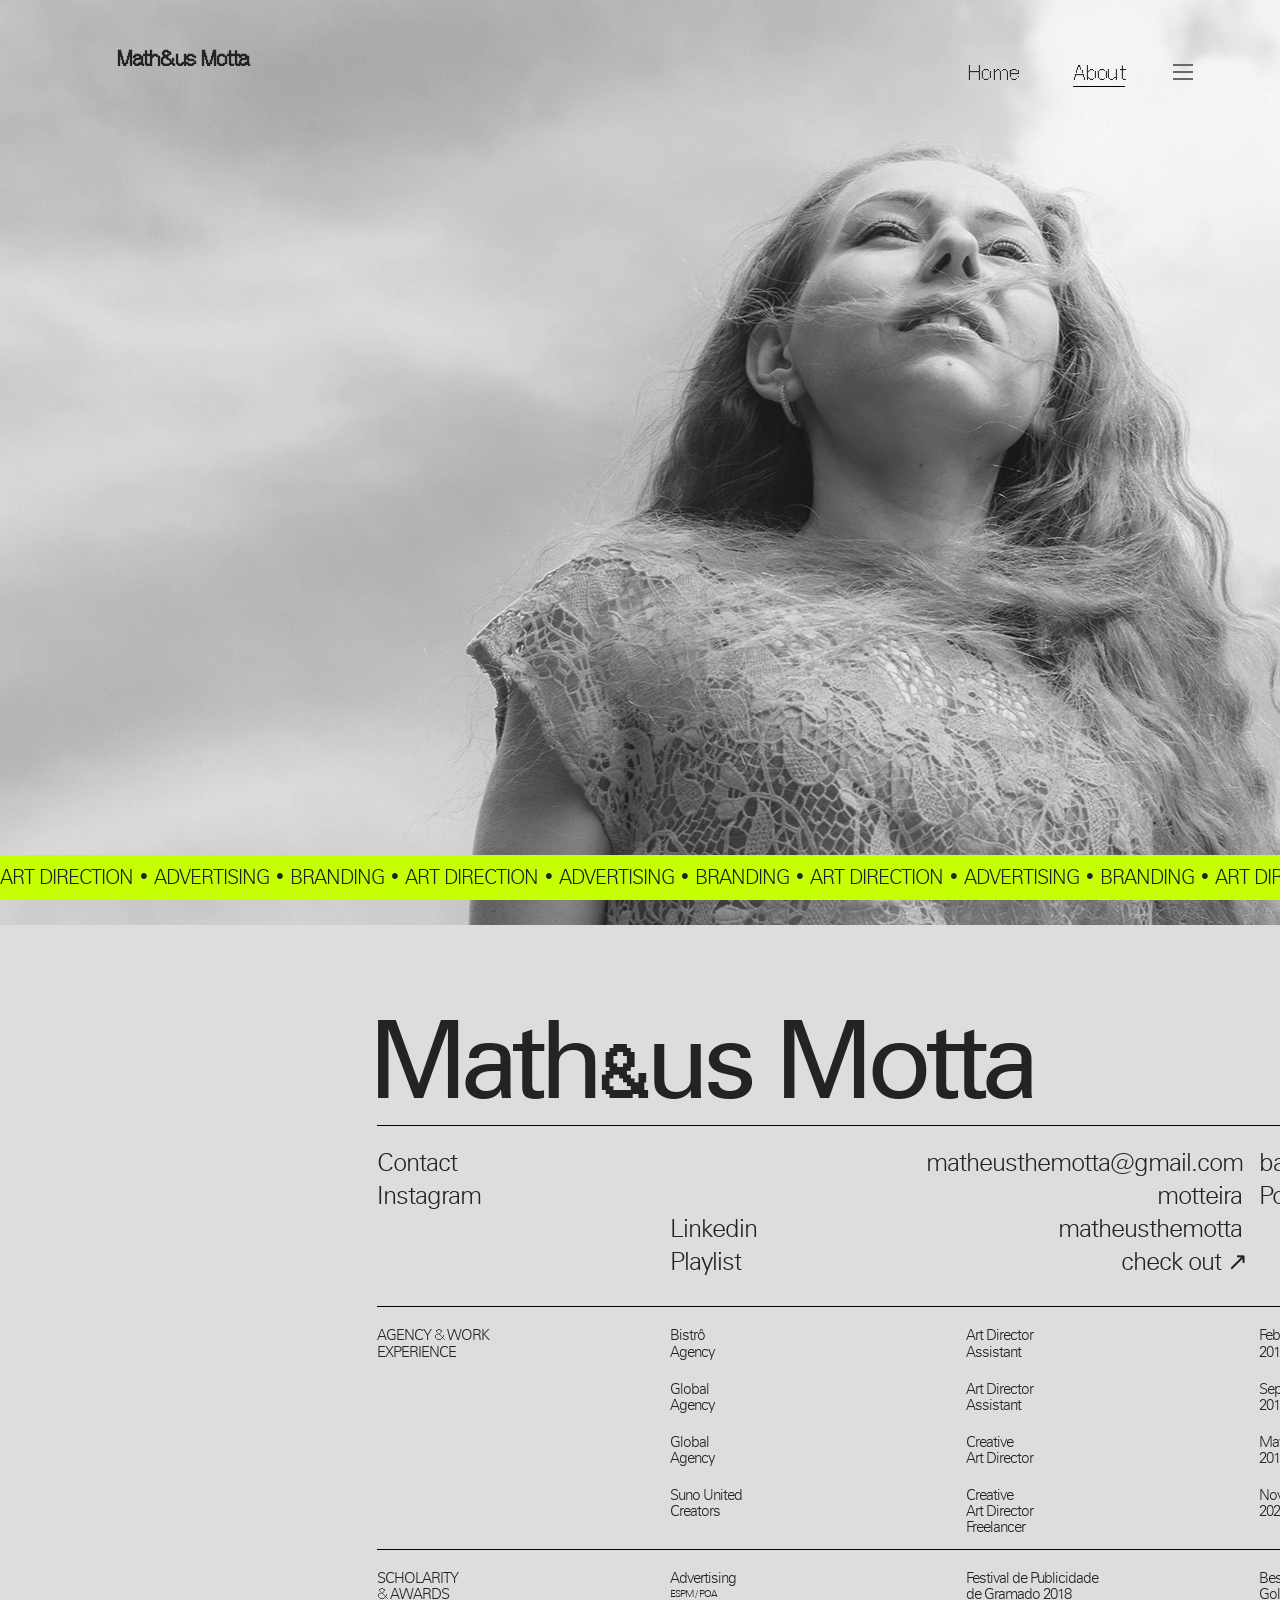
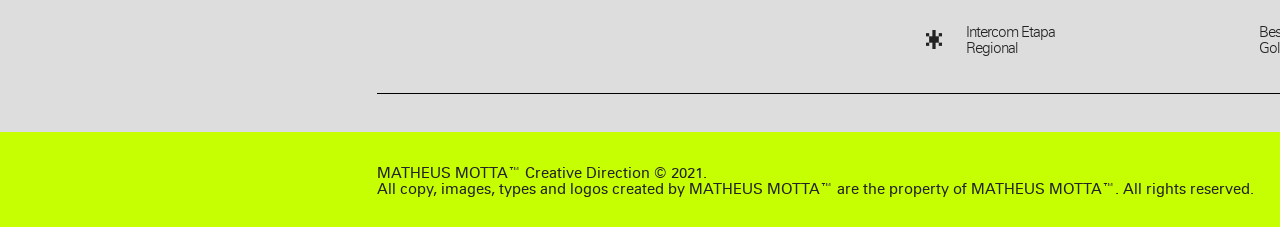
==== Motteira/about.html @ 7da7a8b2 "Add files via upload" ====
<!DOCTYPE html>
<html lang="en">
<head>
    <meta charset="UTF-8">
    <meta name="viewport" content="width=device-width, initial-scale=1.0">
    <meta http-equiv="X-UA-Compatible" content="ie=edge">
    <script src="https://cdnjs.cloudflare.com/ajax/libs/gsap/3.7.1/gsap.min.js"></script>
    <link rel="stylesheet" type="text/css" href="https://cdnjs.cloudflare.com/ajax/libs/normalize/5.0.0/normalize.min.css">
    <script defer src="https://kit.fontawesome.com/6386f5b9c0.js" crossorigin="anonymous"></script>
    <link rel="stylesheet" type="text/css" href="css/menu_styles.css">
    <link rel="stylesheet" type="text/css" href="css/navbar_styles.css">
    <link rel="stylesheet" type="text/css" href="css/index_styles.css">
    <link rel="stylesheet" type="text/css" href="css/about_styles.css">
    <link rel="stylesheet" type="text/css" href="css/underline.css">
    <link rel="stylesheet" type="text/css" href="css/project.css">
    <link rel="stylesheet" type="text/css" href="css/project_bk.css">
    <title>Motteira</title>
</head>
<body id="real_body">
    <div class="loading-container">
        <div class="loading-screen">
        </div>
    </div>

    <div data-barba="wrapper">
        <main data-barba="container" data-barba-namespace="about">
            <header id="navbar">
                <div id="nav-bar">
                    <div class="nav-containers">
                        <a class="nav-link" href="/Motteira/index.html">Home</a>
                        <span id="nav-sub1"></span>
                    </div>
                    <div class="nav-containers">
                        <a class="nav-link" href="/Motteira/about.html">About</a>
                        <span id="currently_about"></span>  
                    </div>
                </div>
                <input type="checkbox" id="menu-hamburguer">
                <label for="menu-hamburguer">
                <div class="menu"></div>
                <span class="hamburguer"></span>
                </label>
            <ul id="lista">
                <div class="box">
                    <div id="idp01">
                        <a class="link" href="facebook.com">
                            <div class="project_title">
                                    <div class="project_title_one_one">MOVIMENTO</div>
                                <img class="first_pic" src="" alt="">
                                <div class="project_title_two_one">EMPATIA</div>
                            </div> 
                            <img id="project_object_um" class="project_object" src="/Motteira/resources/img/menu_icons/Vector Smart Object.png" alt=""> 
                            <div class="project_client" id="project_client_one">GOVERNO</div>
                        </a>
                    </div>
                </div>
        
                <div class="box">
                    <div id="idp02">
                        <a class="link" href="www.facebook.com">
                            <div class="project_client" id="project_client_two">AIRBNB</div>
                            <div class="project_title">
                                <img class="first_pic" src="" alt="">
                                <div class="project_title_two_two">REBIRTH</div>
                            </div> 
                            <img id="project_object_dois" class="project_object" src='/Motteira/resources/img/menu_icons/Vector Smart Object 2.png' alt="">
                            <div class="project_prop">
                                <span>FUTURE LIONS</span>
                                <span>COMPETITION</span>
                            </div> 
                        </a>
                    </div>
                </div>
        
                <div class="box">
                    <div id="idp03">
                        <a class="link" href="www.facebook.com">
                            <div class="project_client" id="project_client_three">BUDWEISER</div>
                            <div class="project_title">
                                <div class="project_title_one_three">HAPPIEST</div>
                                <img id="project_object_tres" class="project_object" src="\Motteira\resources\img\menu_icons\_Compound Path_.png" alt="">
                                <div class="project_title_two_three">HOUR</div>
                            </div> 
                            <img class="first_pic" src="" alt=""> 
                        </a>
                    </div>
                </div>
        
                <div class="box">
                    <div id="idp04">
                        <a class="link" href="www.facebook.com">
                            <img id="project_object_quatro" class="project_object" src="\Motteira\resources\img\menu_icons\_Compound Path_ (5).png" alt="">
                            <div class="project_title">
                                <div class="project_title_one_for">CLINICA</div>
                                <img class="first_pic" src="" alt=""> 
                                <div class="project_title_two_for">MAIS</div>
                            </div>
                            <div class="project_client" id="project_client_for">CCG SAÚDE</div>
                        </a>
                    </div>
                </div>
        
                <div class="box">
                    <div id="idp05">
                        <a class="link" href="www.facebook.com">
                            <div class="project_client" id="project_client_five">SANTANDER</div>
                            <div class="project_title">
                                <img class="first_pic" src="" alt="">
                                <div class="project_title_one_five">RESTART</div> 
                                <div class="project_title_extra">THE</div>
                                <div class="project_title_two_five">GAME</div>
                            </div> 
                            <img id="project_object_cinco" class="project_object" src="\Motteira\resources\img\menu_icons\_Compound Path_ (3).png" alt=""> 
                        </a>
                    </div>
                </div>
        
                <div class="box">
                    <div id="idp06">
                        <a class="link" href="/Motteira/project_bk.html">
                            <img id="project_object_seis" class="project_object" src="\Motteira\resources\img\menu_icons\_Compound Path_ (4).png" alt="">
                            <div class="project_title">
                                <div class="project_title_one_six">HEAT</div>
                                <img class="first_pic" src="" alt=""> 
                                <div class="project_title_two_six">POINT</div>
                            </div>  
                            <div class="project_client" id="project_client_six">BK</div>
                        </a>
                    </div>
                </div>
        
                <div class="box">
                    <div id="idp01">
                        <a class="link" href="facebook.com">
                            <div class="project_title">
                                    <div class="project_title_one_one">MOVIMENTO</div>
                                <img class="first_pic" src="" alt="">
                                <div class="project_title_two_one">EMPATIA</div>
                            </div> 
                            <img id="project_object_um" class="project_object" src="/Motteira/resources/img/menu_icons/Vector Smart Object.png" alt=""> 
                            <div class="project_client">GOVERNO</div>
                        </a>
                    </div>
                </div>
        
                <div class="box">
                    <div id="idp01">
                        <a class="link" href="facebook.com">
                            <div class="project_title">
                                    <div class="project_title_one_one">MOVIMENTO</div>
                                <img class="first_pic" src="" alt="">
                                <div class="project_title_two_one">EMPATIA</div>
                            </div> 
                            <img id="project_object_um" class="project_object" src="/Motteira/resources/img/menu_icons/Vector Smart Object.png" alt=""> 
                            <div class="project_client">GOVERNO</div>
                        </a>
                    </div>
                </div>
        
                <div class="box">
                    <div id="idp01">
                        <a class="link" href="facebook.com">
                            <div class="project_title">
                                    <div class="project_title_one_one">MOVIMENTO</div>
                                <img class="first_pic" src="" alt="">
                                <div class="project_title_two_one">EMPATIA</div>
                            </div> 
                            <img id="project_object_um" class="project_object" src="Motteira/resources/img/menu_icons/Vector Smart Object.png" alt=""> 
                            <div class="project_client">GOVERNO</div>
                        </a>
                    </div>
                </div>
                </ul>
            </header>
            <div id="logozada_escrita">Math&us Motta<a id="logozada" href="/Motteira/index.html"></a></div>
            <style>
                #real_body {
                    display: flex;
                    max-height: 1948px;
                    width: 100vw;
                    overflow-x: hidden;
                }

                #real_body::-webkit-scrollbar {
                    display: none;
                }

                #footer {
                    position: absolute;
                    bottom: 0;
                    height: 95px;
                    width: 100%;
                    background-color: #c6ff02;
                    font-size: 15px;
                    font-family: "zurichroman";
                    color: rgb(36, 35, 35);
                }
            </style>
            <div id="cover_image">
                <img src="\Motteira\resources\img\pages\about\Camada 1.jpg" alt="">
            </div>

            <div class="title">
                <h1>ART DIRECTION • ADVERTISING • BRANDING • ART DIRECTION • ADVERTISING • BRANDING • ART DIRECTION • ADVERTISING • BRANDING • ART DIRECTION • ADVERTISING • BRANDING • ART DIRECTION • ADVERTISING • BRANDING • ART DIRECTION • ADVERTISING • BRANDING • </h1>
            </div>
            <div id="quasetudo_container">
                    <div id="box1" class="page">
                        <div id="name">Math<div id="especial">&</div>us Motta</div>
                        <div id="age">22 years</div>
                    </div>
                    <div class="divisao">
                        <div class="division_line"></div>
                    </div>
                    <div id="box2" class="page">
                        <div class="informalinha"><div id="contact">Contact</div><div id="email_name">matheusthemotta@gmail.com</div><div id="based_name">based in</div></div>
                        <div class="informalinha"><div id="instagram">Instagram</div><a id="instagram_name" href="instagram">motteira<span id="instagram_underline"></span></a><div id="based_name2">Porto Alegre/RS</div></div>
                        <div class="informalinha"><div id="linkedin">Linkedin</div><a id="linkedin_name" href="linkedin">matheusthemotta<span id="linkedin_underline"></span></a></div>
                        <div class="informalinha"><div id="playlist">Playlist</div><a id="playlist_name" href="spotfy">check out ↗<span id="playlist_underline"></span></a></div>
                    </div>
                    <div class="divisao">
                        <div class="division_line"></div>
                    </div>
                    <div id="box3" class="page">
                        <div class="informalinha"><div id="agency_work">AGENCY <div id="especial2">&</div> WORK</div><div id="work1">Bistrô</div><div id="job_position1">Art Director</div><div id="month1">Feb</div></div>
                        <div class="informalinha"><div id="experience">EXPERIENCE</div><div id="company_type1">Agency</div><div id="job_type1">Assistant</div><div id="year1">2018</div></div>
                        
                        <div class="informalinha margin"><div id="work2">Global</div><div id="job_position2">Art Director</div><div id="month2">Sept</div></div>
                        <div class="informalinha"><div id="company_type2">Agency</div><div id="job_type2">Assistant</div><div id="year2">2018</div></div>

                        <div class="informalinha margin"><div id="work3">Global</div><div id="job_position3">Creative</div><div id="month3">May</div></div>
                        <div class="informalinha"><div id="company_type3">Agency</div><div id="job_type3">Art Director</div><div id="year3">2019</div></div>

                        <div class="informalinha margin"><div id="work4">Suno United</div><div id="job_position4">Creative</div><div id="month4">Nov</div></div>
                        <div class="informalinha"><div id="company_type4">Creators</div><div id="job_type4">Art Director</div><div id="year4">2020</div></div>
                        <div class="informalinha"><div id="company_type4"></div><div id="job_type4">Freelancer  </div><div id="year4"></div></div>
                    </div>
                    <div class="divisao">
                        <div class="division_line"></div>
                    </div>
                    <div id="box4" class="page">
                        <div class="informalinha" ><div id="scholarity">SCHOLARITY</div><div id="course">Advertising</div><div id="premiation">Festival de Publicidade</div><div id="premiation_type">Best Campaign</div></div>
                        <div class="informalinha"><div id="awards"><div id="especial4">&</div> AWARDS</div><div id="facul">ESPM / POA</div><div id="premiation2">de Gramado 2018</div><div id="premiation_type2">Gold Award</div></div>

                        <div class="informalinha margin"><img class="asterisco" src="\Motteira\resources\img\pages\about\Vector Smart Objecteeeeeee.png" alt=""><div id="premiation">Intercom Etapa</div><div id="premiation_type">Best Campaign</div></div>
                        <div class="informalinha"><div id="premiation2">Regional</div><div id="premiation_type2">Gold Award</div></div>
                    </div>
                    <div class="divisao">
                        <div class="division_line"></div>
                    </div>
            <div id="footer">
                <div id="footer_ps">
                    <p>MATHEUS MOTTA™ Creative Direction  © 2021.</p>
                    <p>All copy, images, types and logos created by MATHEUS MOTTA™ are the property of MATHEUS MOTTA™. All rights reserved.</p>
                </div>
            </div>
            </div>
            <script src='https://cdnjs.cloudflare.com/ajax/libs/jquery/2.1.3/jquery.min.js'></script>
            <script>
                var lFollowX = 0,
                    lFollowY = 0,
                    x = 0,
                    y = 0,
                    friction = 1 / 30;

                function moveBackground() {
                x += (lFollowX - x) * friction;
                y += (lFollowY - y) * friction;
                
                translate = 'translate(' + x + 'px, ' + y + 'px) scale(1.1)';

                $('.title_background').css({
                    '-webit-transform': translate,
                    '-moz-transform': translate,
                    'transform': translate
                });

                window.requestAnimationFrame(moveBackground);
                }

                $(window).on('mousemove click', function(e) {

                var lMouseX = Math.max(-100, Math.min(100, $(window).width() / 2 - e.clientX));
                var lMouseY = Math.max(-100, Math.min(100, $(window).height() / 2 - e.clientY));
                lFollowX = (20 * lMouseX) / 100; // 100 : 12 = lMouxeX : lFollow
                lFollowY = (10 * lMouseY) / 100;

                });

                moveBackground();
            </script>
            <script> //tira o overflow do body quando esta no menu
                var button = document.getElementById('menu-hamburguer');
        
                button.addEventListener('click', function() {
                    document.querySelector('body').classList.toggle('hide');
                });
            </script>
        </main>
    </div>
</body>
    <!-- JQuery -->
    <script src="https://code.jquery.com/jquery-3.4.1.min.js" integrity="sha256-CSXorXvZcTkaix6Yvo6HppcZGetbYMGWSFlBw8HfCJo=" crossorigin="anonymous"></script>

    <!-- Barba Core -->
    <script src="https://unpkg.com/@barba/core"></script>

    <!-- GSAP for animation -->
    <script type="text/javascript" src="https://cdnjs.cloudflare.com/ajax/libs/gsap/3.2.4/gsap.min.js"></script>

    <!-- Main JS file -->
    <script src="js/main.js"></script>
</html>
---- Motteira/css/menu_styles.css ----
@font-face {
  font-family: "zurichlight";
  src: url("../resources/fonts/zurich-light-bt-webfont.woff2") format("woff2"),
    url("../resources/fonts/zurich-light-bt-webfont.woff") format("woff");
  font-weight: normal;
  font-style: normal;
}

*,
*::before,
*::after {
  margin: 0;
  padding: 0;
  box-sizing: border-box;
}

body {
  background: #dddddd;
  background-size: 100vw 100vh;
}

body.hide {
  overflow-y: hidden;
}

.menu {
  min-width: 100vw;
  max-height: 100vh;
  position: fixed;
  top: 130vh;
  overflow: hidden;
  cursor: pointer;
  box-shadow: 0 0 0 0vw #c6ff02, 0 0 0 0vh #c6ff02;
  transition: box-shadow 1.05s ease-in-out 0s; /*voltar*/
  z-index: 2;
}



/*######### hamburguer + animacao #########*/
.hamburguer {
  display: block;
  background: #686868;
  width: 20px;
  height: 2px;
  position: absolute;
  top: 7.9vh;
  right: 6.8vw;
  transition: 0.5s ease-in-out;
  z-index: 2;
}

.hamburguer::before,
.hamburguer::after {
  background: #686868;
  content: "";
  display: block;
  width: 100%;
  height: 100%;
  position: absolute;
  transition: 0.5s ease-in-out;
  z-index: 2;
}

.hamburguer::before {
  top: -7px;
}

.hamburguer::after {
  bottom: -7px;
}

.hamburguer-white {
  display: block;
  background: #dddddd;
  width: 20px;
  height: 2px;
  position: absolute;
  top: 7.9vh;
  right: 6.8vw;
  transition: 0.5s ease-in-out;
  z-index: 2;
}

.hamburguer-white::before,
.hamburguer-white::after {
  background: #dddddd;
  content: "";
  display: block;
  width: 100%;
  height: 100%;
  position: absolute;
  transition: 0.5s ease-in-out;
  z-index: 2;
}

.hamburguer-white::before {
  top: -7px;
}

.hamburguer-white::after {
  bottom: -7px;
}

input {
  position: absolute;
  right: 6.7vw;
  top: 6.6vh;
  width: 26px;
  height: 28px;
  opacity: 0;
  z-index: 4;
}

/*######### inputs do checked #########*/
input:checked ~ ul {
  visibility: visible;
  top: 2.2vh;
  z-index: 3;
}

input:checked ~ ul {
  visibility: visible;
  top: 2.2vh;
  z-index: 3;
}

input:checked ~ label .menu {
  box-shadow: 0 0 0 130vw #c6ff02, 0 0 0 130vh #c6ff02;
  background: #c6ff02;
}

input:checked ~ label .hamburguer {
  transform: rotate(45deg);
}

input:checked ~ label .hamburguer::before {
  transform: rotate(90deg);
  top: 0;
}

input:checked ~ label .hamburguer::after {
  transform: rotate(90deg);
  bottom: 0;
}

input:checked ~ label .hamburguer-white {
  transform: rotate(45deg);
  background: #686868;
}

input:checked ~ label .hamburguer-white::before {
  transform: rotate(90deg);
  top: 0;
  background: #686868;
}

input:checked ~ label .hamburguer-white::after {
  transform: rotate(90deg);
  bottom: 0;
  background: #686868;
}

/*######### inicio do texto do menu #########*/

ul {
  max-height: 100vh;
  min-width: 100vw;
  top: 100vh;
  overflow: hidden;
  overflow-y: scroll;
  font-size: 70px;
  display: flex;
  flex-direction: column;
  align-items: center;
  position: absolute;
  visibility: hidden;
  transition: top 1s ease-in-out;
  z-index: 2;
}

ul::-webkit-scrollbar {
  display: none;
  scroll-behavior: smooth;
}

a {
  text-decoration: none;
  display: flex;
  font-size: 70px;
  line-height: 105px;
  color: #212121;
  font-weight: 300px;
  font-family: "zurichlight";
}

img {
  max-width: 100%;
  max-height: 100%;
}

.pic {
  position: absolute;
  visibility: hidden;
  background: red;
  align-items: center;
}

.first_pic {
  min-width: 136px;
  min-height: 101px;
  display: inline-block;
  vertical-align: middle;
  margin: 0 16px;
  background-image: url("https://img.estadao.com.br/resources/jpg/7/8/1531482032387.jpg");
  background-size: 136px 101px;
}

.first_pic > img {
  max-width: 136px;
  max-height: 101px;
}

.box {
  border-bottom: 1px solid #212121;
  min-height: 165px; /*min-height: 206.07px;*/
  min-width: 1148px;
  text-align: center;
}

.box:hover {
  -webkit-transform: scale(1.1);
  -ms-transform: scale(1.1);
  transform: scale(1.1);
  transition-duration: 0.8s;
}

.box:not(:hover) {
  -webkit-transform: scale(1);
  -ms-transform: scale(1);
  transform: scale(1);
  transition-duration: 0.8s;
}

.box:hover .first_pic {
  background-image: url("https://media1.giphy.com/media/5UqWIbfRyfTjaRulMO/giphy.gif?cid=ecf05e472zkapwa40hj3wqx1ov5yodzyrq1b3qb47az0vnqg&rid=giphy.gif");
  transition-duration: 0.8s;
}

.link {
  min-height: 100.98px;
  min-width: 100%;
  letter-spacing: -3px;
}

.box,
.link {
  position: relative;
  display: inline;
  max-width: 1920px;
  vertical-align: bottom;
}

.link:hover + .pic {
  visibility: visible;
}

.project_title {
  display: inline-block;
  padding-right: 3px;
}

.project_title_one_one {
  display: inline;
  text-decoration: none;
  vertical-align: top;
  font-size: 70px;
  letter-spacing: -3px;
  line-height: 105px;
  color: #212121;
  font-weight: 300;
  font-family: "zurichlight";
}

.project_title_two_one {
  display: inline;
  text-decoration: none;
  padding-right: 5px;
  vertical-align: top;
  font-size: 70px;
  letter-spacing: -3px;
  line-height: 105px;
  color: #212121;
  font-weight: 300;
  font-family: "zurichlight";
}

.project_title_extra {
  display: inline;
  font-size: 29.999990463256836px;
  vertical-align: 7%;
  margin: 0 4px;
}

.project_object {
  display: inline;
  mix-blend-mode: multiply;
}
#project_object_um {
  vertical-align: 26%;
}
#project_object_dois {
  vertical-align: 7%;
}
#project_object_tres {
  width: 35px;
  height: 42px;
  vertical-align: 7%;
}
#project_object_quatro {
  width: 33px;
  height: 33px;
  vertical-align: 7%;
}
#project_object_cinco {
  width: 39px;
  height: 37px;
  vertical-align: 7%;
}
#project_object_seis {
  width: 23px;
  height: 25px;
  vertical-align: 7%;
}

.project_prop {
  display: inline-block;
  overflow: visible;
  width: 214px;
  white-space: wrap;
  line-height: 29.9999942779541px;
  margin-top: -0.0000019073486328125px;
  text-align: left;
  font-style: normal;
  font-weight: normal;
  font-size: 29.999990463256836px;
  color: rgba(33, 33, 33, 1);
  letter-spacing: 0.1px;
}

#idp01,
#idp02,
#idp03,
#idp04,
#idp05,
#idp06,
#idp07,
#idp08,
#idp09 {
  position: relative;
  display: inline;
  top: 4.2424%;
}
---- Motteira/css/navbar_styles.css ----
@font-face {
  font-family: "Mondwest";
  src: url("../resources/fonts/Mondwest-Regular.woff2") format("woff2"),
    url("../resources/fonts/Mondwest-Regular.woff") format("woff");
  font-weight: normal;
  font-style: normal;
  font-display: swap;
}

@font-face {
  font-family: "NeueBit";
  src: url("../resources/fonts/NeueBit-Regular.woff2") format("woff2"),
    url("../resources/fonts/NeueBit-Regular.woff") format("woff");
  font-weight: normal;
  font-style: normal;
  font-display: swap;
}

@font-face {
  font-family: "zurichlight";
  src: url("../resources/fonts/zurich-light-bt-webfont.woff2") format("woff2"),
    url("../resources/fonts/zurich-light-bt-webfont.woff") format("woff");
  font-weight: normal;
  font-style: normal;
}

* {
  cursor: default;
}

.page-header {
  display: inline-block;
  position: absolute;
}

#navbar {
  display: flex;
  flex-wrap: wrap;
  width: 100vw;
  height: 10vh;
  position: absolute;
}

#nav-bar {
  position: absolute;
  right: 10vw;
  top: 3vh;
  display: flex;
  justify-content: start;
  min-width: 210px;
  height: 60px;
  justify-content: space-around;
  z-index: 1;
}

#nav-bar-inside {
  position: absolute;
  right: 10vw;
  top: 3vh;
  display: flex;
  justify-content: start;
  min-width: 270px;
  height: 60px;
  justify-content: space-around;
  z-index: 1;
}

.nav-link {
  display: inline;
  font-size: 30px;
  line-height: 94px;
  letter-spacing: 0.2px;
  color: #242323;
  font-family: "NeueBit";
  min-width: 0%;
  min-height: 0%;
  flex-direction: column;
}

.nav-link-white {
  display: inline;
  font-size: 30px;
  line-height: 94px;
  letter-spacing: 0.2px;
  color: #dddddd;
  font-family: "NeueBit";
  min-width: 0%;
  min-height: 0%;
  flex-direction: column;
}

.nav-link-inside {
  display: inline;
  font-size: 30px;
  line-height: 94px;
  letter-spacing: 0.2px;
  color: #242323;
  font-family: "NeueBit";
  min-width: 0%;
  min-height: 0%;
  flex-direction: column;
  opacity: 0;
}

.nav-containers:hover #nav-sub1 {
  width: 51px;
  transition-duration: 0.4s;
}

.nav-containers:hover #nav-sub2 {
  width: 52px;
  transition-duration: 0.4s;
}

.nav-containers:hover #nav-sub1-white {
  width: 51px;
  transition-duration: 0.4s;
}

.nav-containers:hover #nav-sub2-white {
  width: 52px;
  transition-duration: 0.4s;
}

.nav-containers {
  display: flex;
  flex-direction: column;
}

#nav-sub1 {
  display: inline-block;
  width: 0px;
  height: 2px;
  background: #000000;
}

#nav-sub2 {
  display: inline-block;
  width: 0px;
  height: 2px;
  background: #000000;
}

#nav-sub1-white {
  display: inline-block;
  width: 0px;
  height: 2px;
  background: #dddddd;
}

#nav-sub2-white {
  display: inline-block;
  width: 0px;
  height: 2px;
  background: #dddddd;
}

#logozada {
  position: absolute;
  top: 0;
  width: 100%;
  z-index: 1;
  height: 100%;
}

#logozada_escrita {
  position: absolute;
  top: 5.59vh;
  left: 117px;
  min-width: 98px;
  z-index: 1;
  font-size: 30px;
  color: #242323;
  font-weight: bold;
  font-family: "NeueBit";
  transition-duration: 0.8s;
}

#logozada-white {
  position: absolute;
  top: 0;
  width: 100%;
  z-index: 1;
  height: 100%;
}

#logozada_white_escrita {
  position: absolute;
  top: 5.59vh;
  left: 117px;
  min-width: 98px;
  z-index: 1;
  font-size: 30px;
  color: #dddddd;
  font-weight: bold;
  font-family: "NeueBit";
  transition-duration: 0.8s;
}

#logozada_escrita:hover {
  font-size: 32px;
}

#logozada_white_escrita:hover {
  font-size: 32px;
}

#hamburguer-flex {
  position: absolute;
  right: 1.5vw;
}

@media only screen and (max-width: 650px) {
  #logozada {
    visibility: hidden;
  }

  #nav-bar {
    left: 0;
    min-width: none;
    max-width: 270px;
  }
}
---- Motteira/css/index_styles.css ----
@font-face {
  font-family: "Mondwest";
  src: url("../resources/fonts/Mondwest-Regular.woff2") format("woff2"),
    url("../resources/fonts/Mondwest-Regular.woff") format("woff");
  font-weight: normal;
  font-style: normal;
  font-display: swap;
}

@font-face {
  font-family: "NeueBit";
  src: url("../resources/fonts/NeueBit-Regular.woff2") format("woff2"),
    url("../resources/fonts/NeueBit-Regular.woff") format("woff");
  font-weight: normal;
  font-style: normal;
  font-display: swap;
}

@font-face {
  font-family: "zurichlight";
  src: url("../resources/fonts/zurich-light-bt-webfont.woff2") format("woff2"),
    url("../resources/fonts/zurich-light-bt-webfont.woff") format("woff");
  font-weight: normal;
  font-style: normal;
}

.page-main {
  display: flex;
  flex-direction: column;
  justify-content: center;
  width: 100vw;
  height: 100vh;
}

#tudo_container {
  min-height: 100vh;
  min-width: 100%;
  position: relative;
}

.title_background {
  width: 1135px;
  height: 969px;
  position: absolute;
  top: 0.1vh;
  left: 20vw;
  z-index: -1;
  background: url("../resources/img/pages/home/GradientMap1.png") no-repeat
    center center;
  background-size: 1135px 850px;
  transform: scale(1.1);
}

.h1zada {
  display: inline-block;
  position: absolute;
  top: 38.8vh;
  left: 21.15vw;
  z-index: 1;
  pointer-events: none;
}

#creative {
  text-align: initial;
  align-items: initial;
  padding-right: 332px;
}

#art_director {
  display: inline-block;
}

#art {
  display: inline-block;
  font-size: 70px;
  line-height: 115px;
  color: #242323;
  font-family: "zurichlight";
  vertical-align: 31px;
}

#home_image {
  min-width: 116px;
  min-height: 95.4px;
  background-color: #d80000;
  margin-left: 30px;
  margin-right: 20px;
}

#bottom_wrapper {
  display: flex;
  position: absolute;
  top: 779.5605px;
  left: 406px;
  min-width: 1060px;
}

#currently_job {
  display: flex;
  flex-direction: column;
  position: absolute;
  top: 0px;
  left: 0px;
  font-size: 20px;
  letter-spacing: -1px;
  line-height: 26px;
  color: #242323;
  font-weight: 300;
  font-family: "zurichlight";
  pointer-events: none;
}

#based {
  position: absolute;
  top: -34px;
  right: 0px;
  display: flex;
  min-width: 630px;
  min-height: 97px;
}

h2 {
  position: absolute;
  font-size: 100px;
  line-height: 100px;
  color: #242323;
  font-family: "NeueBit";
  font-weight: 500;
  pointer-events: none;
}

#ask_icon {
  position: absolute;
  top: 0;
  right: 0;
  font-family: "NeueBit";
  width: 20px;
  height: 20px;
  background-color: #242323;
  color: white;
  font-size: 20px;
  text-align: center;
  align-items: center;
  border-radius: 50%;
}

#ask {
  visibility: hidden;
  position: absolute;
  right: -333px;
  bottom: 98px;
  word-wrap: break-word;
  font-family: "NeueBit";
  font-size: 30px;
}

#ask_icon:hover + #ask {
  visibility: visible;
}

#currently_home {
  display: inline-block;
  width: 51px;
  height: 2px;
  background: #000000;
}

.loading-screen {
  position: relative;
  padding-left: 0;
  padding-right: 0;
  padding-top: 0;
  background-color: #c6ff02;
  width: 100%;
  height: 100%;
  transform: scaleY(0) skewX(0);
  transform-origin: top left;
}

.loading-container {
  position: fixed;
  top: 0;
  left: 0;
  width: 100%;
  height: 100vh;
  overflow: hidden;
  z-index: 10;
  pointer-events: none;
}
---- Motteira/css/about_styles.css ----
@font-face {
  font-family: "zurichlight";
  src: url("../resources/fonts/zurich-light-bt-webfont.woff2") format("woff2"),
    url("../resources/fonts/zurich-light-bt-webfont.woff") format("woff");
  font-weight: normal;
  font-style: normal;
}

@font-face {
  font-family: "zurichroman";
  src: url("../resources/fonts/zurich-bt-webfont.woff2") format("woff2"),
    url("../resources/fonts/zurich-bt-webfont.woff") format("woff");
  font-weight: normal;
  font-style: normal;
}

@font-face {
  font-family: "NeueBit";
  src: url("../resources/fonts/NeueBit-Regular.woff2") format("woff2"),
    url("../resources/fonts/NeueBit-Regular.woff") format("woff");
  font-weight: normal;
  font-style: normal;
  font-display: swap;
}

@font-face {
  font-family: "neuebitbold";
  src: url("../resources/fonts/neuebit-bold-webfont.woff2") format("woff2"),
    url("../resources/fonts/neuebit-bold-webfont.woff") format("woff");
  font-weight: normal;
  font-style: normal;
}

#currently_about {
  display: inline-block;
  width: 52px;
  height: 2px;
  background: #000000;
}

/*palavras rolantes*/
h1 {
  display: inline-block;
  font-size: 20px;
  letter-spacing: -1px;
  line-height: 45.5px;
  color: #212121;
  font-weight: 300;
  font-family: "zurichlight";
  white-space: nowrap;
  animation: marquee 6s linear infinite;
  background-color: #c6ff02;
  height: 45px;
}

.title {
  position: absolute;
  width: 100%;
  max-height: 59px;
  bottom: -0.2px;
  right: 0;
  overflow: hidden;
  pointer-events: none;
}

@keyframes marquee {
  0% {
    transform: translate(0%, 0);
  }
  100% {
    transform: translate(-21.1vw, 0);
  }
}

/*capa*/
#cover_image {
  position: relative;
  left: 0;
  top: 0;
  max-height: 969px;
  min-width: 1903px;
}

#cover_image > img {
  min-width: 100%;
  min-height: 100vh;
}

/*informacoes do about*/
#quasetudo_container {
  position: absolute;
  display: flex;
  flex-direction: column;
  top: 103vh;
  min-height: 100vh;
  min-width: 100%;
  background-color: #dddddd;
  background: url("/resources/img/pages/about/Layer7.png") no-repeat;
  background-position: 163px 184px;
}

.division_line {
  width: 1150px;
  height: 1px;
  background-color: black;
}

.informalinha {
  display: flex;
  flex-direction: column;
  position: relative;
  font-size: 25px;
  left: 377px;
  letter-spacing: -1px;
  line-height: 33px;
  color: #242323;
  font-weight: 300;
  font-family: "zurichlight";
  min-height: 16px;
}

.informalinha a {
  font-size: 25px;
  letter-spacing: -1px;
  line-height: 33px;
  color: #242323;
  font-weight: 300;
  font-family: "zurichlight";
}

#name {
  font-size: 107.524px;
  letter-spacing: -6px;
  line-height: 105px;
  padding-top: 80px;
  font-family: "zurichroman";
}

#especial {
  display: inline-block;
  font-family: "neuebitbold";
  font-size: 107.524px;
}

#especial2 {
  display: inline-block;
  font-family: "NeueBit";
  font-size: 22px;
}

#especial3 {
  display: inline-block;
  font-family: "neuebitbold";
}

#especial4 {
  display: inline-block;
  font-family: "NeueBit";
  font-size: 22px;
}

#age {
  position: absolute;
  left: 910px;
  bottom: 0;
  height: 191px;
  font-size: 53.762px;
  font-family: "zurichlight";
  line-height: 2.102;
  letter-spacing: -4px;
  padding-top: 84px;
}

#box2 {
  padding-top: 20px;
  padding-bottom: 20px;
  height: 180px;
}

#linkedin {
  padding-left: 293px;
}

#playlist {
  padding-left: 293px;
}

#email_name {
  position: absolute;
  left: 549px;
}

#based_name {
  position: absolute;
  left: 882px;
}

#instagram_name {
  position: absolute;
  left: 780.4px;
}

#based_name2 {
  position: absolute;
  left: 882px;
}

#linkedin_name {
  position: absolute;
  left: 681px;
}

#playlist_name {
  position: absolute;
  left: 744px;
}

#playlist_underline {
  position: absolute;
  display: inline-block;
  width: 0;
  height: 1px;
  background-color: #000000;
  top: 27px;
}

#linkedin_underline {
  position: absolute;
  display: inline-block;
  width: 0;
  height: 1px;
  background-color: #000000;
  top: 27px;
}

#instagram_underline {
  position: absolute;
  display: inline-block;
  width: 0;
  height: 1px;
  background-color: #000000;
  top: 27px;
}

#playlist_name:hover #playlist_underline {
  width: 103px;
  transition-duration: 0.4s;
}

#linkedin_name:hover #linkedin_underline {
  width: 187px;
  transition-duration: 0.4s;
}

#instagram_name:hover #instagram_underline {
  width: 88px;
  transition-duration: 0.4s;
}

#box3 {
  padding-top: 20px;
  padding-bottom: 20px;
  height: 242px;
}

#agency_work {
  font-size: 15px;
  line-height: 16px;
  font-weight: 300;
}

#experience {
  font-size: 15px;
  line-height: 16px;
  font-weight: 300;
}

#work1 {
  position: absolute;
  left: 293px;
  font-size: 15px;
  line-height: 16px;
  font-weight: 300;
}

#work2 {
  position: absolute;
  left: 293px;
  font-size: 15px;
  line-height: 16px;
  font-weight: 300;
}

#work3 {
  position: absolute;
  left: 293px;
  font-size: 15px;
  line-height: 16px;
  font-weight: 300;
}

#work4 {
  position: absolute;
  left: 293px;
  font-size: 15px;
  line-height: 16px;
  font-weight: 300;
}

#company_type1 {
  position: absolute;
  left: 293px;
  font-size: 15px;
  line-height: 16px;
  font-weight: 300;
}

#company_type2 {
  position: absolute;
  left: 293px;
  font-size: 15px;
  line-height: 16px;
  font-weight: 300;
}

#company_type3 {
  position: absolute;
  left: 293px;
  font-size: 15px;
  line-height: 16px;
  font-weight: 300;
}

#company_type4 {
  position: absolute;
  left: 293px;
  font-size: 15px;
  line-height: 16px;
  font-weight: 300;
}

#job_position1 {
  position: absolute;
  left: 589px;
  font-size: 15px;
  line-height: 16px;
  font-weight: 300;
}

#job_position2 {
  position: absolute;
  left: 589px;
  font-size: 15px;
  line-height: 16px;
  font-weight: 300;
}

#job_position3 {
  position: absolute;
  left: 589px;
  font-size: 15px;
  line-height: 16px;
  font-weight: 300;
}

#job_position4 {
  position: absolute;
  left: 589px;
  font-size: 15px;
  line-height: 16px;
  font-weight: 300;
}

#job_type1 {
  position: absolute;
  left: 589px;
  font-size: 15px;
  line-height: 16px;
  font-weight: 300;
}

#job_type2 {
  position: absolute;
  left: 589px;
  font-size: 15px;
  line-height: 16px;
  font-weight: 300;
}

#job_type3 {
  position: absolute;
  left: 589px;
  font-size: 15px;
  line-height: 16px;
  font-weight: 300;
}

#job_type4 {
  position: absolute;
  left: 589px;
  font-size: 15px;
  line-height: 16px;
  font-weight: 300;
}

#month1 {
  position: absolute;
  left: 882px;
  font-size: 15px;
  line-height: 16px;
  font-weight: 300;
}

#month2 {
  position: absolute;
  left: 882px;
  font-size: 15px;
  line-height: 16px;
  font-weight: 300;
}

#month3 {
  position: absolute;
  left: 882px;
  font-size: 15px;
  line-height: 16px;
  font-weight: 300;
}

#month4 {
  position: absolute;
  left: 882px;
  font-size: 15px;
  line-height: 16px;
  font-weight: 300;
}

#year1 {
  position: absolute;
  left: 882px;
  font-size: 15px;
  line-height: 16px;
  font-weight: 300;
}

#year2 {
  position: absolute;
  left: 882px;
  font-size: 15px;
  line-height: 16px;
  font-weight: 300;
}

#year3 {
  position: absolute;
  left: 882px;
  font-size: 15px;
  line-height: 16px;
  font-weight: 300;
}

#year4 {
  position: absolute;
  left: 882px;
  font-size: 15px;
  line-height: 16px;
  font-weight: 300;
}

.margin {
  margin-top: 21px;
}

#box4 {
  padding-top: 20px;
  padding-bottom: 20px;
  height: 143px;
}

#scholarity {
  font-size: 15px;
  line-height: 16px;
  font-weight: 300;
}

#course {
  position: absolute;
  left: 293px;
  font-size: 15px;
  line-height: 16px;
  font-weight: 300;
}

#premiation {
  position: absolute;
  left: 560px;
  font-size: 15px;
  line-height: 16px;
  font-weight: 300;
}

#premiation_type {
  position: absolute;
  left: 882px;
  font-size: 15px;
  line-height: 16px;
  font-weight: 300;
}

#awards {
  font-size: 15px;
  line-height: 16px;
  font-weight: 300;
}

#facul {
  position: absolute;
  left: 293px;
  font-size: 10px;
  line-height: 16px;
  font-weight: 300;
}

#premiation {
  position: absolute;
  left: 589px;
  font-size: 15px;
  line-height: 16px;
  font-weight: 300;
}

#premiation2 {
  position: absolute;
  left: 589px;
  font-size: 15px;
  line-height: 16px;
  font-weight: 300;
}

#premiation_type2 {
  position: absolute;
  left: 882px;
  font-size: 15px;
  line-height: 16px;
  font-weight: 300;
}

.asterisco {
  position: absolute;
  left: 549px;
  top: 6px;
  min-width: 16px;
  min-height: 19px;
}

#information_background {
  position: absolute;
  top: 200px;
  left: 100px;
  z-index: 1;
}

.divisao {
  display: flex;
  flex-direction: column;
  position: relative;
  font-size: 25px;
  left: 377px;
  letter-spacing: -1px;
  line-height: 33px;
  color: #242323;
  font-weight: 300;
  font-family: "zurichlight";
}

#box1 {
  display: flex;
  flex-direction: column;
  position: relative;
  font-size: 25px;
  left: 369.3px;
  letter-spacing: -1px;
  line-height: 33px;
  color: #242323;
  font-weight: 300;
  font-family: "zurichlight";
  min-height: 16px;
  text-align: start;
  align-items: flex-start;
}

#footer_ps {
  position: absolute;
  left: 377px;
  top: 33px;
  line-height: 1.067;
}

.loading-screen {
  position: relative;
  padding-left: 0;
  padding-right: 0;
  padding-top: 0;
  background-color: #c6ff02;
  width: 100%;
  height: 100%;
  transform: scaleY(0) skewX(0);
  transform-origin: top left;
}

.loading-container {
  position: fixed;
  top: 0;
  left: 0;
  width: 100%;
  height: 100vh;
  overflow: hidden;
  z-index: 10;
  pointer-events: none;
}
---- Motteira/css/underline.css ----
/*PROJECT ONE*/
.project_title_one_one:after {
  content: "";
  display: block;
  width: 0px;
  height: 4px;
  background: #212121;
  position: absolute;
  bottom: -2px;
  -webkit-transition: all 0.33s;
  -moz-transition: all 0.33s;
  -ms-transition: all 0.33s;
  -o-transition: all 0.33s;
  transition: all 0.33s;
  -webkit-transition-delay: 0.4s;
  transition-delay: 0.4s;
}

.box:hover .project_title_one_one {
  -webkit-transition: all 0.3s;
  -moz-transition: all 0.3s;
  -ms-transition: all 0.3s;
  -o-transition: all 0.3s;
  transition: all 0.3s;
  -webkit-transition-delay: 0s;
  transition-delay: 0s;
}

.box:hover .project_title_one_one:after {
  width: 400px;
  -webkit-transition-delay: 0s;
  transition-delay: 0s;
}

.project_title_two_one:after {
  content: "";
  display: block;
  width: 0px;
  height: 4px;
  background: #212121;
  position: absolute;
  left: 604px;
  bottom: -2px;
  -webkit-transition: all 0.29s;
  -moz-transition: all 0.29s;
  -ms-transition: all 0.29s;
  -o-transition: all 0.29s;
  transition: all 0.29s;
  -webkit-transition-delay: 0.2s;
  transition-delay: 0.2s;
}

.box:hover .project_title_two_one {
  -webkit-transition: all 0.2s;
  -moz-transition: all 0.2s;
  -ms-transition: all 0.2s;
  -o-transition: all 0.2s;
  transition: all 0.2s;
}

.box:hover .project_title_two_one:after {
  -webkit-transition-delay: 0.2s;
  transition-delay: 0.2s;
  width: 275px;
}

/*PROJECT TWO*/
.project_title_two_two {
  display: inline;
  text-decoration: none;
  padding-right: 5px;
  vertical-align: top;
  font-size: 70px;
  letter-spacing: -3px;
  line-height: 105px;
  color: #212121;
  font-weight: 300;
  font-family: "zurichlight";
}

.project_title_two_two:after {
  content: "";
  display: block;
  width: 0px;
  height: 4px;
  background: #212121;
  position: absolute;
  left: 332px;
  bottom: -2px;
  -webkit-transition: all 0.33s;
  -moz-transition: all 0.33s;
  -ms-transition: all 0.33s;
  -o-transition: all 0.33s;
  transition: all 0.33s;
  -webkit-transition-delay: 0s;
  transition-delay: 0s;
}

.box:hover .project_title_two_two {
  -webkit-transition: all 0.3s;
  -moz-transition: all 0.3s;
  -ms-transition: all 0.3s;
  -o-transition: all 0.3s;
  transition: all 0.3s;
}

.box:hover .project_title_two_two:after {
  -webkit-transition-delay: 0.2s;
  transition-delay: 0.2s;
  width: 269px;
}

/*PROJECT THREE*/
.project_title_one_three {
  display: inline;
  text-decoration: none;
  vertical-align: top;
  font-size: 70px;
  letter-spacing: -3px;
  line-height: 105px;
  color: #212121;
  font-weight: 300;
  font-family: "zurichlight";
}

.project_title_two_three {
  display: inline;
  text-decoration: none;
  padding-right: 5px;
  vertical-align: top;
  font-size: 70px;
  letter-spacing: -3px;
  line-height: 105px;
  color: #212121;
  font-weight: 300;
  font-family: "zurichlight";
}

.project_title_one_three:after {
  content: "";
  display: block;
  width: 0px;
  height: 4px;
  background: #212121;
  position: absolute;
  bottom: -2px;
  -webkit-transition: all 0.33s;
  -moz-transition: all 0.33s;
  -ms-transition: all 0.33s;
  -o-transition: all 0.33s;
  transition: all 0.33s;
  -webkit-transition-delay: 0.2s;
  transition-delay: 0.2s;
}

.box:hover .project_title_one_three {
  -webkit-transition: all 0.3s;
  -moz-transition: all 0.3s;
  -ms-transition: all 0.3s;
  -o-transition: all 0.3s;
  transition: all 0.3s;
  -webkit-transition-delay: 0s;
  transition-delay: 0s;
}

.box:hover .project_title_one_three:after {
  width: 299px;
  -webkit-transition-delay: 0.2s;
  transition-delay: 0.2s;
}

.project_title_two_three:after {
  content: "";
  display: block;
  width: 0px;
  height: 4px;
  background: #212121;
  position: absolute;
  left: 592px;
  bottom: -2px;
  -webkit-transition: all 0.29s;
  -moz-transition: all 0.29s;
  -ms-transition: all 0.29s;
  -o-transition: all 0.29s;
  transition: all 0.29s;
  -webkit-transition-delay: 0s;
  transition-delay: 0s;
}

.box:hover .project_title_two_three {
  -webkit-transition: all 0.2s;
  -moz-transition: all 0.2s;
  -ms-transition: all 0.2s;
  -o-transition: all 0.2s;
  transition: all 0.2s;
}

.box:hover .project_title_two_three:after {
  -webkit-transition-delay: 0.4s;
  transition-delay: 0.4s;
  width: 193.5px;
}

/*PROJECT FOR*/
.project_title_one_for {
  display: inline;
  text-decoration: none;
  vertical-align: top;
  font-size: 70px;
  letter-spacing: -3px;
  line-height: 105px;
  color: #212121;
  font-weight: 300;
  font-family: "zurichlight";
}

.project_title_two_for {
  display: inline;
  text-decoration: none;
  padding-right: 5px;
  vertical-align: top;
  font-size: 70px;
  letter-spacing: -3px;
  line-height: 105px;
  color: #212121;
  font-weight: 300;
  font-family: "zurichlight";
}

.project_title_one_for:after {
  content: "";
  display: block;
  width: 0px;
  height: 4px;
  background: #212121;
  position: absolute;
  bottom: -2px;
  -webkit-transition: all 0.33s;
  -moz-transition: all 0.33s;
  -ms-transition: all 0.33s;
  -o-transition: all 0.33s;
  transition: all 0.33s;
  -webkit-transition-delay: 0.4s;
  transition-delay: 0.4s;
}

.box:hover .project_title_one_for {
  -webkit-transition: all 0.3s;
  -moz-transition: all 0.3s;
  -ms-transition: all 0.3s;
  -o-transition: all 0.3s;
  transition: all 0.3s;
  -webkit-transition-delay: 0s;
  transition-delay: 0s;
}

.box:hover .project_title_one_for:after {
  width: 252px;
  -webkit-transition-delay: 0s;
  transition-delay: 0s;
}

.project_title_two_for:after {
  content: "";
  display: block;
  width: 0px;
  height: 4px;
  background: #212121;
  position: absolute;
  left: 495px;
  bottom: -2px;
  -webkit-transition: all 0.29s;
  -moz-transition: all 0.29s;
  -ms-transition: all 0.29s;
  -o-transition: all 0.29s;
  transition: all 0.29s;
  -webkit-transition-delay: 0.2s;
  transition-delay: 0.2s;
}

.box:hover .project_title_two_for {
  -webkit-transition: all 0.2s;
  -moz-transition: all 0.2s;
  -ms-transition: all 0.2s;
  -o-transition: all 0.2s;
  transition: all 0.2s;
}

.box:hover .project_title_two_for:after {
  -webkit-transition-delay: 0.2s;
  transition-delay: 0.2s;
  width: 165px;
}

/*PROJECT FIVE*/
.project_title_one_five {
  display: inline;
  text-decoration: none;
  vertical-align: top;
  font-size: 70px;
  letter-spacing: -3px;
  line-height: 105px;
  color: #212121;
  font-weight: 300;
  font-family: "zurichlight";
}

.project_title_two_five {
  display: inline;
  text-decoration: none;
  padding-right: 5px;
  vertical-align: top;
  font-size: 70px;
  letter-spacing: -3px;
  line-height: 105px;
  color: #212121;
  font-weight: 300;
  font-family: "zurichlight";
}

.project_title_one_five:after {
  content: "";
  display: block;
  width: 0px;
  height: 4px;
  background: #212121;
  position: absolute;
  left: 411px;
  bottom: -2px;
  -webkit-transition: all 0.33s;
  -moz-transition: all 0.33s;
  -ms-transition: all 0.33s;
  -o-transition: all 0.33s;
  transition: all 0.33s;
  -webkit-transition-delay: 0.2s;
  transition-delay: 0.2s;
}

.box:hover .project_title_one_five {
  -webkit-transition: all 0.3s;
  -moz-transition: all 0.3s;
  -ms-transition: all 0.3s;
  -o-transition: all 0.3s;
  transition: all 0.3s;
  -webkit-transition-delay: 0.2s;
  transition-delay: 0.2s;
}

.box:hover .project_title_one_five:after {
  width: 277px;
  -webkit-transition-delay: 0.2s;
  transition-delay: 0.2s;
}

.project_title_two_five:after {
  content: "";
  display: block;
  width: 0px;
  height: 4px;
  background: #212121;
  position: absolute;
  left: 774.5px;
  bottom: -2px;
  -webkit-transition: all 0.29s;
  -moz-transition: all 0.29s;
  -ms-transition: all 0.29s;
  -o-transition: all 0.29s;
  transition: all 0.29s;
  -webkit-transition-delay: 0s;
  transition-delay: 0s;
}

.box:hover .project_title_two_five {
  -webkit-transition: all 0.2s;
  -moz-transition: all 0.2s;
  -ms-transition: all 0.2s;
  -o-transition: all 0.2s;
  transition: all 0.2s;
}

.box:hover .project_title_two_five:after {
  -webkit-transition-delay: 0.4s;
  transition-delay: 0.4s;
  width: 197px;
}

/*PROJECT SIX*/
.project_title_one_six {
  display: inline;
  text-decoration: none;
  vertical-align: top;
  font-size: 70px;
  letter-spacing: -3px;
  line-height: 105px;
  color: #212121;
  font-weight: 300;
  font-family: "zurichlight";
}

.project_title_two_six {
  display: inline;
  text-decoration: none;
  padding-right: 5px;
  vertical-align: top;
  font-size: 70px;
  letter-spacing: -3px;
  line-height: 105px;
  color: #212121;
  font-weight: 300;
  font-family: "zurichlight";
}

.project_title_one_six:after {
  content: "";
  display: block;
  width: 0px;
  height: 4px;
  background: #212121;
  position: absolute;
  bottom: -2px;
  -webkit-transition: all 0.33s;
  -moz-transition: all 0.33s;
  -ms-transition: all 0.33s;
  -o-transition: all 0.33s;
  transition: all 0.33s;
  -webkit-transition-delay: 0.4s;
  transition-delay: 0.4s;
}

.box:hover .project_title_one_six {
  -webkit-transition: all 0.3s;
  -moz-transition: all 0.3s;
  -ms-transition: all 0.3s;
  -o-transition: all 0.3s;
  transition: all 0.3s;
  -webkit-transition-delay: 0s;
  transition-delay: 0s;
}

.box:hover .project_title_one_six:after {
  width: 163px;
  -webkit-transition-delay: 0s;
  transition-delay: 0s;
}

.project_title_two_six:after {
  content: "";
  display: block;
  width: 0px;
  height: 4px;
  background: #212121;
  position: absolute;
  left: 400px;
  bottom: -2px;
  -webkit-transition: all 0.29s;
  -moz-transition: all 0.29s;
  -ms-transition: all 0.29s;
  -o-transition: all 0.29s;
  transition: all 0.29s;
  -webkit-transition-delay: 0.2s;
  transition-delay: 0.2s;
}

.box:hover .project_title_two_six {
  -webkit-transition: all 0.2s;
  -moz-transition: all 0.2s;
  -ms-transition: all 0.2s;
  -o-transition: all 0.2s;
  transition: all 0.2s;
}

.box:hover .project_title_two_six:after {
  -webkit-transition-delay: 0.2s;
  transition-delay: 0.2s;
  width: 195px;
}

/*PROJECT CLIENT*/
.project_client {
  display: inline;
  font-size: 40px;
  vertical-align: 19%;
  letter-spacing: -3px;
  line-height: 113px;
  color: #212121;
  font-weight: 300;
  font-family: "zurichlight";
  padding-right: 4px;
}

/*PROJECT CLIENT ONE*/
#project_client_one:after {
  content: "";
  display: block;
  width: 0px;
  height: 2px;
  background: #212121;
  position: absolute;
  bottom: -2px;
  -webkit-transition: all 0.2s;
  -moz-transition: all 0.2s;
  -ms-transition: all 0.2s;
  -o-transition: all 0.2s;
  transition: all 0.2s;
}

#project_client_one:after {
  content: "";
  display: block;
  width: 0px;
  height: 2px;
  background: #212121;
  position: absolute;
  left: 976.3px;
  bottom: 29px;
  -webkit-transition: all 0.2s;
  -moz-transition: all 0.2s;
  -ms-transition: all 0.2s;
  -o-transition: all 0.2s;
  transition: all 0.2s;
}

.box:hover #project_client_one {
  -webkit-transition: all 0.2s;
  -moz-transition: all 0.2s;
  -ms-transition: all 0.2s;
  -o-transition: all 0.2s;
  transition: all 0.2s;
}

.box:hover #project_client_one:after {
  -webkit-transition-delay: 0.4s;
  transition-delay: 0.4s;
  width: 173px;
}

/*PROJECT CLIENT TWO*/
#project_client_two:after {
  content: "";
  display: block;
  width: 0px;
  height: 2px;
  background: #212121;
  position: absolute;
  left: -2px;
  bottom: 29px;
  -webkit-transition: all 0.33s;
  -moz-transition: all 0.33s;
  -ms-transition: all 0.33s;
  -o-transition: all 0.33s;
  transition: all 0.33s;
  -webkit-transition-delay: 0.2s;
  transition-delay: 0.2s;
}

.box:hover #project_client_two {
  -webkit-transition: all 0.3s;
  -moz-transition: all 0.3s;
  -ms-transition: all 0.3s;
  -o-transition: all 0.3s;
  transition: all 0.3s;
}

.box:hover #project_client_two:after {
  -webkit-transition-delay: 0s;
  transition-delay: 0s;
  width: 132px;
}

/*PROJECT CLIENT THREE*/
#project_client_three:after {
  content: "";
  display: block;
  width: 0px;
  height: 2px;
  background: #212121;
  position: absolute;
  left: 1px;
  bottom: 29px;
  -webkit-transition: all 0.33s;
  -moz-transition: all 0.33s;
  -ms-transition: all 0.33s;
  -o-transition: all 0.33s;
  transition: all 0.33s;
  -webkit-transition-delay: 0.4s;
  transition-delay: 0.4s;
}

.box:hover #project_client_three {
  -webkit-transition: all 0.3s;
  -moz-transition: all 0.3s;
  -ms-transition: all 0.3s;
  -o-transition: all 0.3s;
  transition: all 0.3s;
}

.box:hover #project_client_three:after {
  -webkit-transition-delay: 0s;
  transition-delay: 0s;
  width: 206px;
}

/*PROJECT CLIENT FOR*/
#project_client_for:after {
  content: "";
  display: block;
  width: 0px;
  height: 2px;
  background: #212121;
  position: absolute;
  left: 680.5px;
  bottom: 29px;
  -webkit-transition: all 0.33s;
  -moz-transition: all 0.33s;
  -ms-transition: all 0.33s;
  -o-transition: all 0.33s;
  transition: all 0.33s;
  -webkit-transition-delay: 0s;
  transition-delay: 0s;
}

.box:hover #project_client_for {
  -webkit-transition: all 0.3s;
  -moz-transition: all 0.3s;
  -ms-transition: all 0.3s;
  -o-transition: all 0.3s;
  transition: all 0.3s;
}

.box:hover #project_client_for:after {
  -webkit-transition-delay: 0.4s;
  transition-delay: 0.4s;
  width: 199px;
}

/*PROJECT CLIENT FIVE*/
#project_client_five:after {
  content: "";
  display: block;
  width: 0px;
  height: 2px;
  background: #212121;
  position: absolute;
  left: 1px;
  bottom: 29px;
  -webkit-transition: all 0.33s;
  -moz-transition: all 0.33s;
  -ms-transition: all 0.33s;
  -o-transition: all 0.33s;
  transition: all 0.33s;
  -webkit-transition-delay: 0.4s;
  transition-delay: 0.4s;
}

.box:hover #project_client_five {
  -webkit-transition: all 0.3s;
  -moz-transition: all 0.3s;
  -ms-transition: all 0.3s;
  -o-transition: all 0.3s;
  transition: all 0.3s;
}

.box:hover #project_client_five:after {
  -webkit-transition-delay: 0s;
  transition-delay: 0s;
  width: 208px;
}

/*PROJECT CLIENT SIX*/
#project_client_six:after {
  content: "";
  display: block;
  width: 0px;
  height: 2px;
  background: #212121;
  position: absolute;
  left: 615px;
  bottom: 29px;
  -webkit-transition: all 0.33s;
  -moz-transition: all 0.33s;
  -ms-transition: all 0.33s;
  -o-transition: all 0.33s;
  transition: all 0.33s;
}

.box:hover #project_client_six {
  -webkit-transition: all 0.3s;
  -moz-transition: all 0.3s;
  -ms-transition: all 0.3s;
  -o-transition: all 0.3s;
  transition: all 0.3s;
  -webkit-transition-delay: 0.4s;
  transition-delay: 0.4s;
}

.box:hover #project_client_six:after {
  -webkit-transition-delay: 0.4s;
  transition-delay: 0.4s;
  width: 49px;
}
---- Motteira/css/project.css ----
#cover_img_container {
    min-width: 100vw;
    min-height: 58.90vh;
    background-image: url("/Motteira/resources/img/pages/project_bk/cover_project_bk.jpg");
    background-size: cover;
    background-position: center;
}

#cover_desc_container {
    min-width: 100vw;
    min-height: 41.10vh;
}

#iframe_wrapper {
    width: 100%;
    max-height: 100vh;
    display: inline-block;
    background-color: black;
}

#iframe_wrapper iframe {
    position: relative;
    top: 0;
    left: 0;
    min-height: 100vh;
    min-width: 1903px;
}
---- Motteira/css/project_bk.css ----
#navbar_holder {
    position: relative;
}

#scroll_container {
    max-height: 100vh;
    overflow-y: scroll;
    scroll-snap-type: y mandatory;
}

.scroll_snap {
    scroll-snap-align: start;
}

#project_img_one {
    min-width: 100vw;
    min-height: 100vh;
    background-image: url("/Motteira/resources/img/pages/project_bk/project_img_one.jpg");
    background-size: 100%;
    background-position: center;
    background-repeat: no-repeat;
}

#double_img_container {
    display: flex;
    min-width: 100vw;
    min-height: 100vh;
}

#project_img_two {
    width: 50vw;
    min-height: 100vh;
    background-image: url("/Motteira/resources/img/pages/project_bk/project_img_two.jpg");
    background-size: cover;
    background-position: center;
    background-repeat: no-repeat;
}

#project_img_three {
    width: 50vw;
    min-height: 100vh;
    background-image: url("/Motteira/resources/img/pages/project_bk/project_img_three.jpg");
    background-size: 100%;
    background-position: center;
    background-repeat: no-repeat;
}
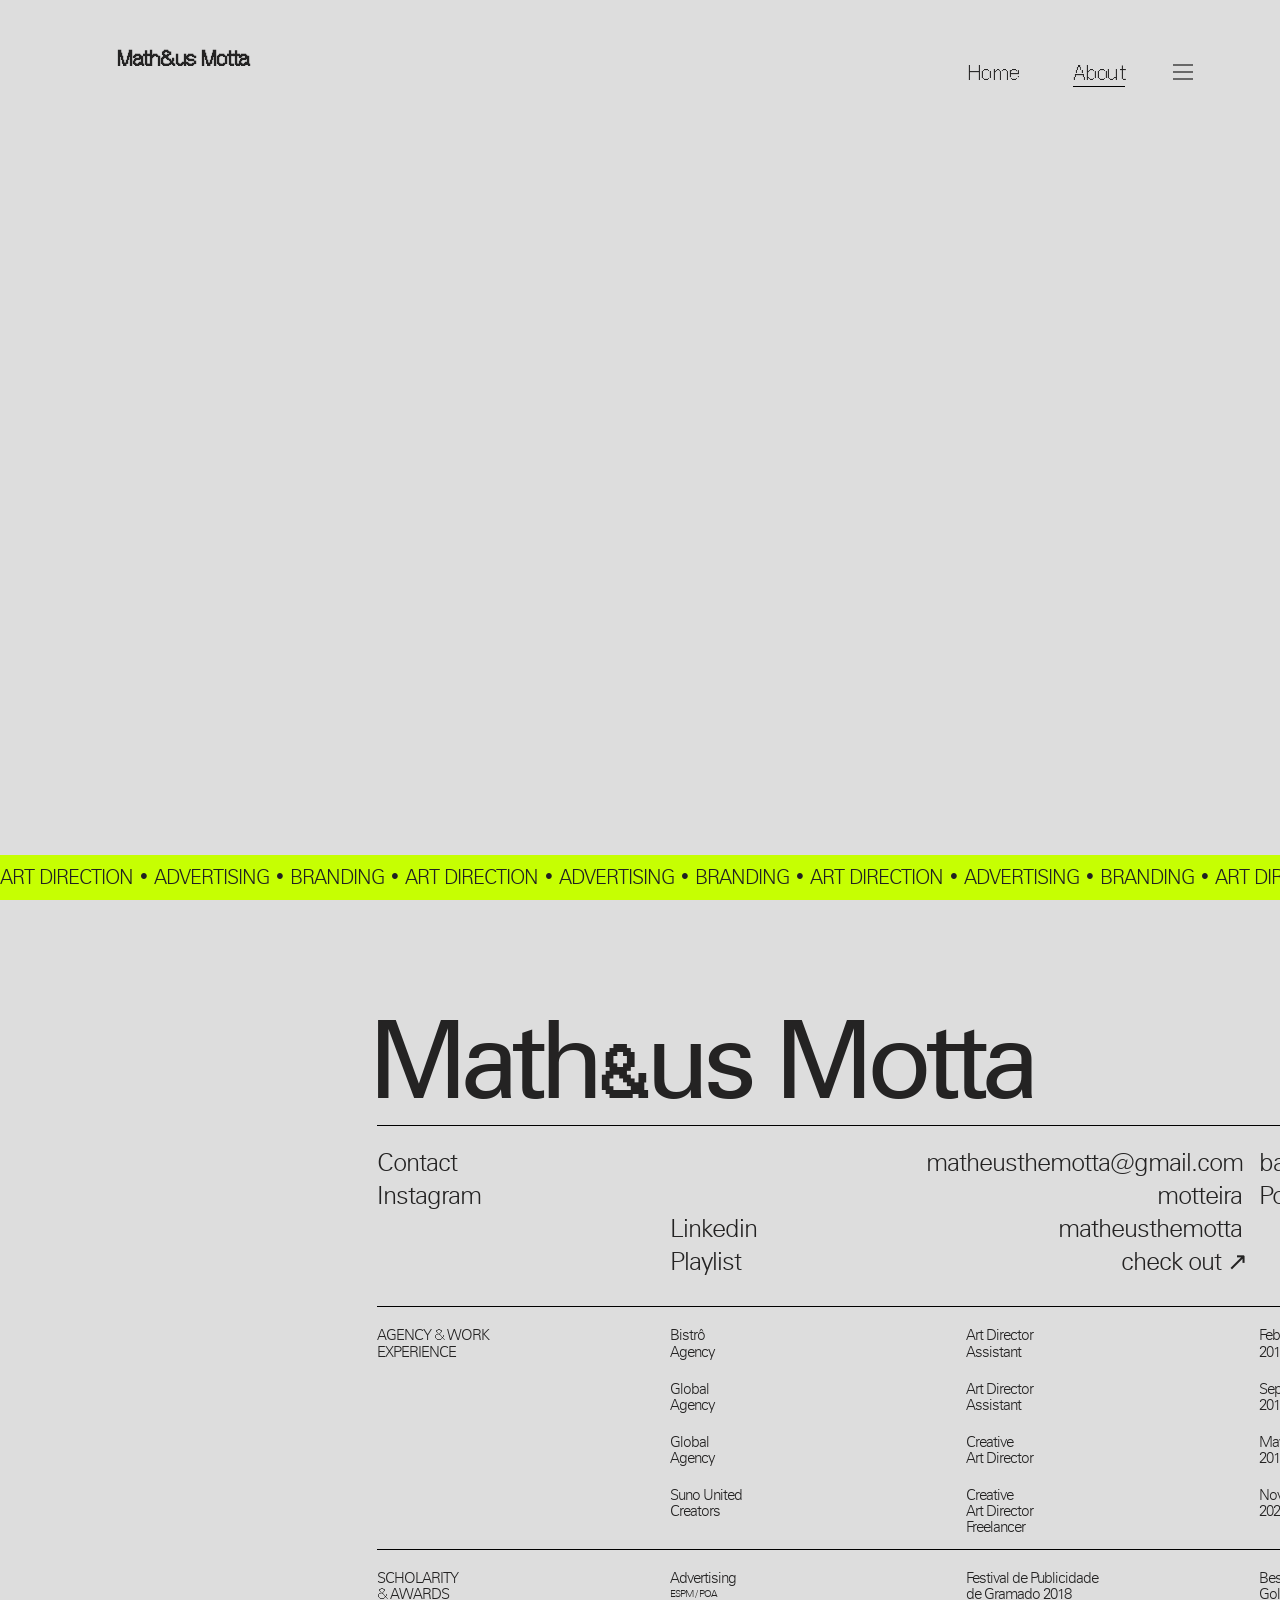
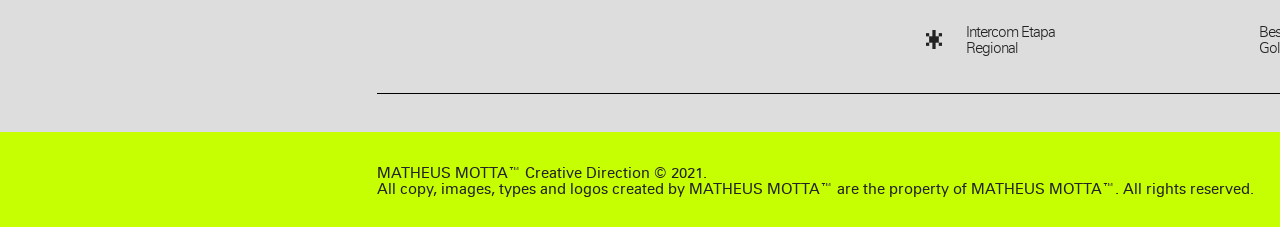
==== commit c51cf13a: "Add files via upload" ====
--- a/Motteira/about.html
+++ b/Motteira/about.html
@@ -27,11 +27,11 @@
             <header id="navbar">
                 <div id="nav-bar">
                     <div class="nav-containers">
-                        <a class="nav-link" href="/Motteira/index.html">Home</a>
+                        <a class="nav-link" href="/index.html">Home</a>
                         <span id="nav-sub1"></span>
                     </div>
                     <div class="nav-containers">
-                        <a class="nav-link" href="/Motteira/about.html">About</a>
+                        <a class="nav-link" href="/about.html">About</a>
                         <span id="currently_about"></span>  
                     </div>
                 </div>
@@ -49,7 +49,7 @@
                                 <img class="first_pic" src="" alt="">
                                 <div class="project_title_two_one">EMPATIA</div>
                             </div> 
-                            <img id="project_object_um" class="project_object" src="/Motteira/resources/img/menu_icons/Vector Smart Object.png" alt=""> 
+                            <img id="project_object_um" class="project_object" src="/resources/img/menu_icons/Vector Smart Object.png" alt=""> 
                             <div class="project_client" id="project_client_one">GOVERNO</div>
                         </a>
                     </div>
@@ -63,7 +63,7 @@
                                 <img class="first_pic" src="" alt="">
                                 <div class="project_title_two_two">REBIRTH</div>
                             </div> 
-                            <img id="project_object_dois" class="project_object" src='/Motteira/resources/img/menu_icons/Vector Smart Object 2.png' alt="">
+                            <img id="project_object_dois" class="project_object" src='/resources/img/menu_icons/Vector Smart Object 2.png' alt="">
                             <div class="project_prop">
                                 <span>FUTURE LIONS</span>
                                 <span>COMPETITION</span>
@@ -78,7 +78,7 @@
                             <div class="project_client" id="project_client_three">BUDWEISER</div>
                             <div class="project_title">
                                 <div class="project_title_one_three">HAPPIEST</div>
-                                <img id="project_object_tres" class="project_object" src="\Motteira\resources\img\menu_icons\_Compound Path_.png" alt="">
+                                <img id="project_object_tres" class="project_object" src="resources\img\menu_icons\_Compound Path_.png" alt="">
                                 <div class="project_title_two_three">HOUR</div>
                             </div> 
                             <img class="first_pic" src="" alt=""> 
@@ -89,7 +89,7 @@
                 <div class="box">
                     <div id="idp04">
                         <a class="link" href="www.facebook.com">
-                            <img id="project_object_quatro" class="project_object" src="\Motteira\resources\img\menu_icons\_Compound Path_ (5).png" alt="">
+                            <img id="project_object_quatro" class="project_object" src="resources\img\menu_icons\_Compound Path_ (5).png" alt="">
                             <div class="project_title">
                                 <div class="project_title_one_for">CLINICA</div>
                                 <img class="first_pic" src="" alt=""> 
@@ -110,15 +110,15 @@
                                 <div class="project_title_extra">THE</div>
                                 <div class="project_title_two_five">GAME</div>
                             </div> 
-                            <img id="project_object_cinco" class="project_object" src="\Motteira\resources\img\menu_icons\_Compound Path_ (3).png" alt=""> 
+                            <img id="project_object_cinco" class="project_object" src="resources\img\menu_icons\_Compound Path_ (3).png" alt=""> 
                         </a>
                     </div>
                 </div>
         
                 <div class="box">
                     <div id="idp06">
-                        <a class="link" href="/Motteira/project_bk.html">
-                            <img id="project_object_seis" class="project_object" src="\Motteira\resources\img\menu_icons\_Compound Path_ (4).png" alt="">
+                        <a class="link" href="/project_bk.html">
+                            <img id="project_object_seis" class="project_object" src="resources\img\menu_icons\_Compound Path_ (4).png" alt="">
                             <div class="project_title">
                                 <div class="project_title_one_six">HEAT</div>
                                 <img class="first_pic" src="" alt=""> 
@@ -137,7 +137,7 @@
                                 <img class="first_pic" src="" alt="">
                                 <div class="project_title_two_one">EMPATIA</div>
                             </div> 
-                            <img id="project_object_um" class="project_object" src="/Motteira/resources/img/menu_icons/Vector Smart Object.png" alt=""> 
+                            <img id="project_object_um" class="project_object" src="/resources/img/menu_icons/Vector Smart Object.png" alt=""> 
                             <div class="project_client">GOVERNO</div>
                         </a>
                     </div>
@@ -151,7 +151,7 @@
                                 <img class="first_pic" src="" alt="">
                                 <div class="project_title_two_one">EMPATIA</div>
                             </div> 
-                            <img id="project_object_um" class="project_object" src="/Motteira/resources/img/menu_icons/Vector Smart Object.png" alt=""> 
+                            <img id="project_object_um" class="project_object" src="/resources/img/menu_icons/Vector Smart Object.png" alt=""> 
                             <div class="project_client">GOVERNO</div>
                         </a>
                     </div>
@@ -165,14 +165,14 @@
                                 <img class="first_pic" src="" alt="">
                                 <div class="project_title_two_one">EMPATIA</div>
                             </div> 
-                            <img id="project_object_um" class="project_object" src="Motteira/resources/img/menu_icons/Vector Smart Object.png" alt=""> 
+                            <img id="project_object_um" class="project_object" src="/resources/img/menu_icons/Vector Smart Object.png" alt=""> 
                             <div class="project_client">GOVERNO</div>
                         </a>
                     </div>
                 </div>
                 </ul>
             </header>
-            <div id="logozada_escrita">Math&us Motta<a id="logozada" href="/Motteira/index.html"></a></div>
+            <div id="logozada_escrita">Math&us Motta<a id="logozada" href="/index.html"></a></div>
             <style>
                 #real_body {
                     display: flex;
@@ -197,7 +197,7 @@
                 }
             </style>
             <div id="cover_image">
-                <img src="\Motteira\resources\img\pages\about\Camada 1.jpg" alt="">
+                <img src="\resources\img\pages\about\Camada 1.jpg" alt="">
             </div>
 
             <div class="title">
@@ -241,7 +241,7 @@
                         <div class="informalinha" ><div id="scholarity">SCHOLARITY</div><div id="course">Advertising</div><div id="premiation">Festival de Publicidade</div><div id="premiation_type">Best Campaign</div></div>
                         <div class="informalinha"><div id="awards"><div id="especial4">&</div> AWARDS</div><div id="facul">ESPM / POA</div><div id="premiation2">de Gramado 2018</div><div id="premiation_type2">Gold Award</div></div>
 
-                        <div class="informalinha margin"><img class="asterisco" src="\Motteira\resources\img\pages\about\Vector Smart Objecteeeeeee.png" alt=""><div id="premiation">Intercom Etapa</div><div id="premiation_type">Best Campaign</div></div>
+                        <div class="informalinha margin"><img class="asterisco" src="resources\img\pages\about\Vector Smart Objecteeeeeee.png" alt=""><div id="premiation">Intercom Etapa</div><div id="premiation_type">Best Campaign</div></div>
                         <div class="informalinha"><div id="premiation2">Regional</div><div id="premiation_type2">Gold Award</div></div>
                     </div>
                     <div class="divisao">
--- a/Motteira/css/project.css
+++ b/Motteira/css/project.css
@@ -1,7 +1,7 @@
 #cover_img_container {
     min-width: 100vw;
     min-height: 58.90vh;
-    background-image: url("/Motteira/resources/img/pages/project_bk/cover_project_bk.jpg");
+    background-image: url("/resources/img/pages/project_bk/cover_project_bk.jpg");
     background-size: cover;
     background-position: center;
 }
--- a/Motteira/css/project_bk.css
+++ b/Motteira/css/project_bk.css
@@ -15,7 +15,7 @@
 #project_img_one {
     min-width: 100vw;
     min-height: 100vh;
-    background-image: url("/Motteira/resources/img/pages/project_bk/project_img_one.jpg");
+    background-image: url("resources/img/pages/project_bk/project_img_one.jpg");
     background-size: 100%;
     background-position: center;
     background-repeat: no-repeat;
@@ -30,7 +30,7 @@
 #project_img_two {
     width: 50vw;
     min-height: 100vh;
-    background-image: url("/Motteira/resources/img/pages/project_bk/project_img_two.jpg");
+    background-image: url("/resources/img/pages/project_bk/project_img_two.jpg");
     background-size: cover;
     background-position: center;
     background-repeat: no-repeat;
@@ -39,7 +39,7 @@
 #project_img_three {
     width: 50vw;
     min-height: 100vh;
-    background-image: url("/Motteira/resources/img/pages/project_bk/project_img_three.jpg");
+    background-image: url("/resources/img/pages/project_bk/project_img_three.jpg");
     background-size: 100%;
     background-position: center;
     background-repeat: no-repeat;
